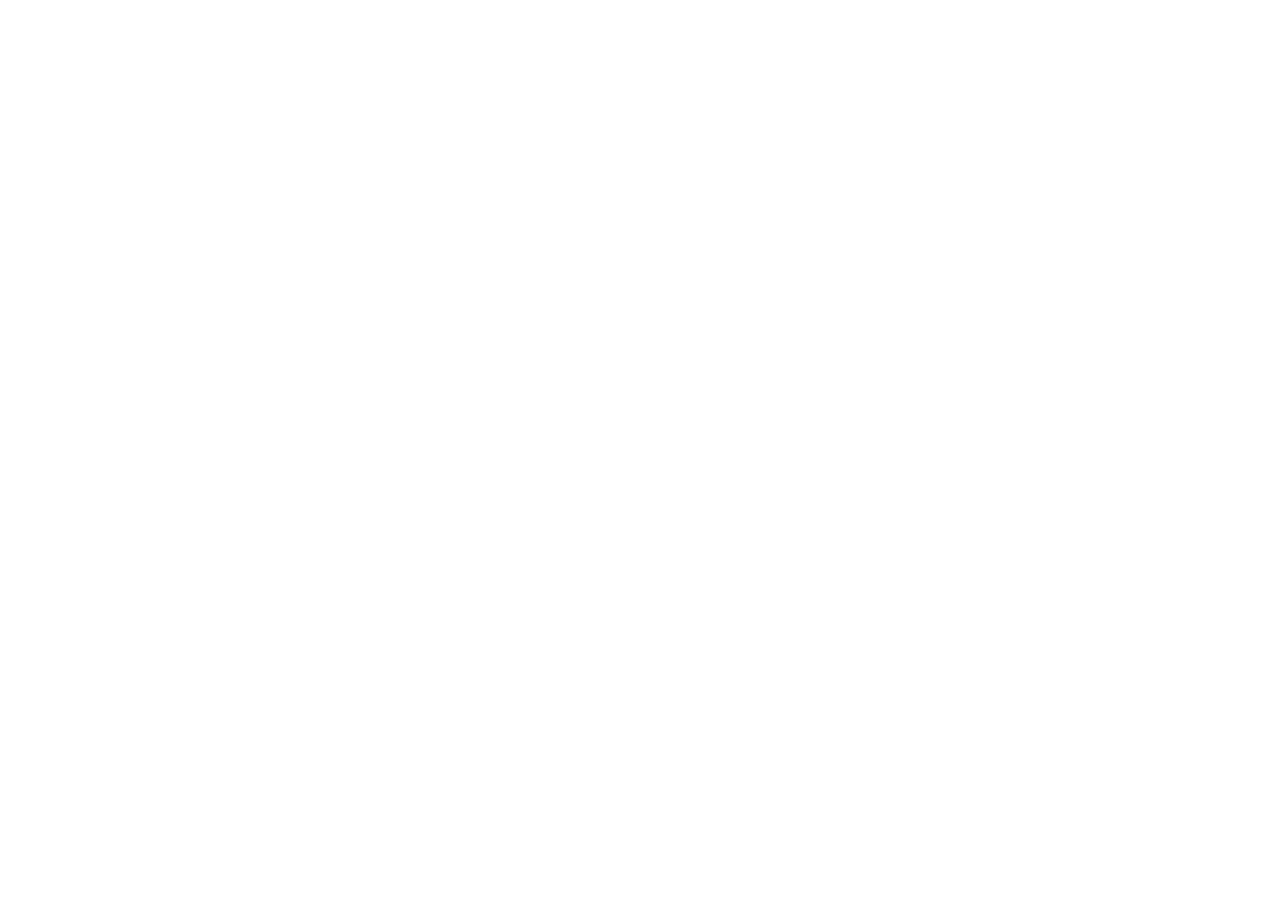
==== taxi/index.html @ d9434148 "feat: commit atv.taxi" ====
<!DOCTYPE html>
<html lang="en">
<head>
    <meta charset="UTF-8">
    <meta name="viewport" content="width=device-width, initial-scale=1.0">
    <title>Atividade Táxi</title>
    <link rel="stylesheet" href="css/reset.css">
    <link rel="stylesheet" href="css/style.css">
</head>
<body>
    
</body>
</html>
---- taxi/css/style.css ----
html {
  font-size: clamp(1rem, calc(0.5rem + 2vw), 1.625rem);
  h1 h2 h3 h4 h5 h6{
  font-family: "Valley Sans", sans-serif;
  }
  p a{
    font-family: "Oswald", sans-serif;
  }
}
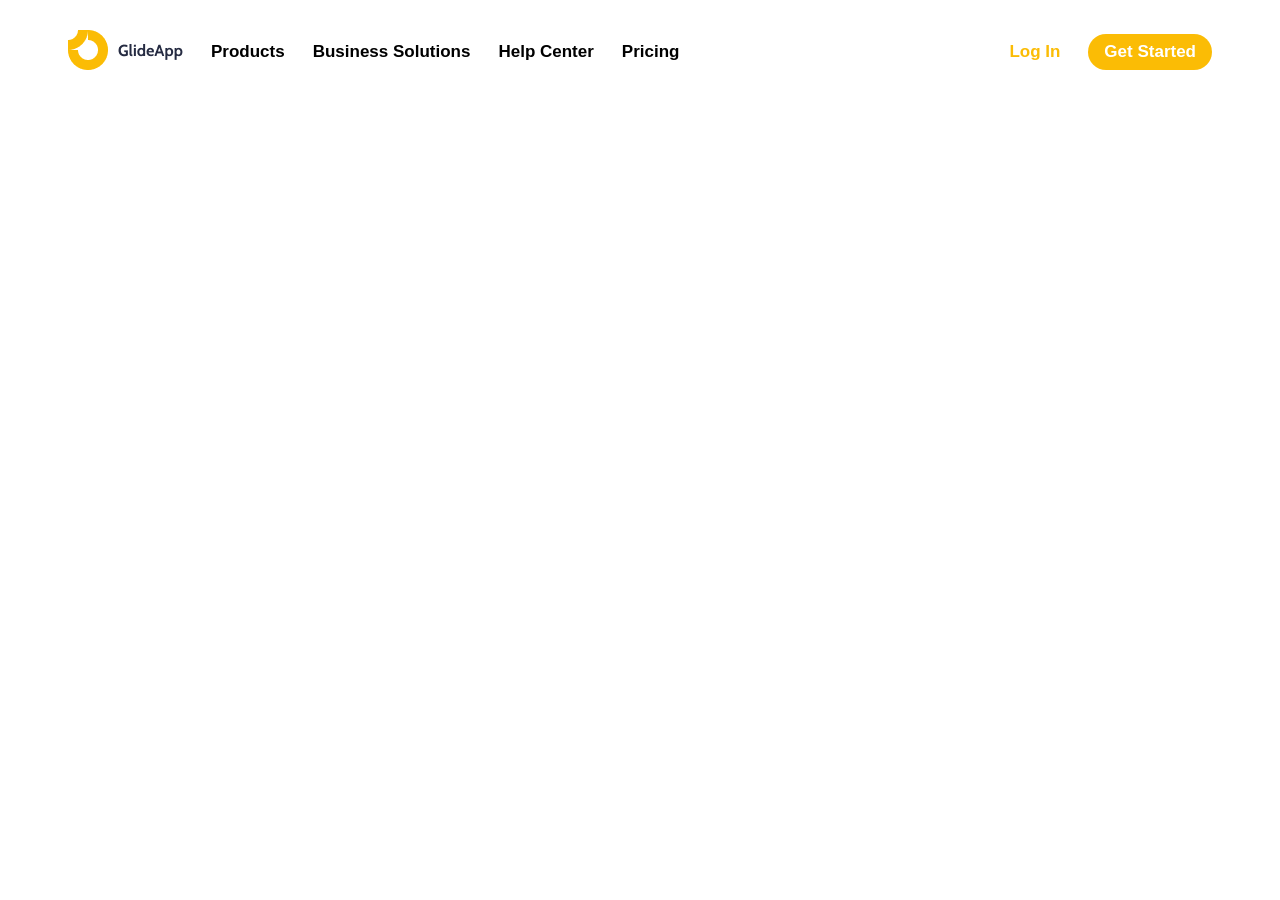
==== commit b37106f1: "feat: header taxi" ====
--- a/taxi/index.html
+++ b/taxi/index.html
@@ -1,5 +1,6 @@
 <!DOCTYPE html>
 <html lang="en">
+
 <head>
     <meta charset="UTF-8">
     <meta name="viewport" content="width=device-width, initial-scale=1.0">
@@ -7,7 +8,46 @@
     <link rel="stylesheet" href="css/reset.css">
     <link rel="stylesheet" href="css/style.css">
 </head>
+
 <body>
-    
+    <header>
+        <nav>
+            <ul>
+                <li>
+                    <h1>
+                        <a href="index.html">
+                            <img src="images/logo-glide-app.png" alt="logo">
+                        </a>
+                    </h1>
+                </li>
+                <li>
+                    <a href="#">Products</a>
+                </li>
+                <li>
+                    <a href="#">Business Solutions</a>
+                </li>
+                <li>
+                    <a href="#">Help Center</a>
+                </li>
+                <li>
+                    <a href="#">Pricing</a>
+                </li>
+            </ul>
+            <ul>
+                <li>
+                    <a href="#" class="log">Log In</a>
+                </li>
+                <li>
+                    <a href="#" class="botao">Get Started</a>
+                </li>
+            </ul>
+        </nav>
+    </header>
+    <main>
+        <section class="bnr">
+            
+        </section>
+    </main>
 </body>
+
 </html>
--- a/taxi/css/style.css
+++ b/taxi/css/style.css
@@ -1,9 +1,53 @@
 html {
-  font-size: clamp(1rem, calc(0.5rem + 2vw), 1.625rem);
+  font-size: clamp(1rem, calc(0.7rem + 1vw), 1.625rem);
   h1 h2 h3 h4 h5 h6{
   font-family: "Valley Sans", sans-serif;
   }
-  p a{
+  a {
+    font-family: "Oswald", sans-serif;
+  }
+  p {
     font-family: "Oswald", sans-serif;
   }
 }
+header{
+    text-align: center;
+    padding: 5vw ;
+}
+header ul li a.log{
+    color: #FBBC05;
+}
+header ul li a.botao{
+    background-color: #FBBC05;
+    color: white;
+    padding: 8px 16px 8px 16px;
+    display: inline-block;
+    border-radius: 5vw;
+
+}
+header nav ul li{
+ margin: 4px;
+ font-weight: 600;
+}
+
+
+
+
+/* ===== BOTSTRAP -==== */
+/* Extra small devices (phones, 600px and down) */
+@media only screen and (min-width: 600px) {
+	header nav{
+        display: flex;
+        justify-content: space-between;
+    }
+    header nav ul{
+        display: flex;
+        gap: 20px;
+        align-items: center;
+        font-size:17px;
+
+    }
+    header{
+        padding: 2vw 5vw 2vw 5vw;
+    }
+} 
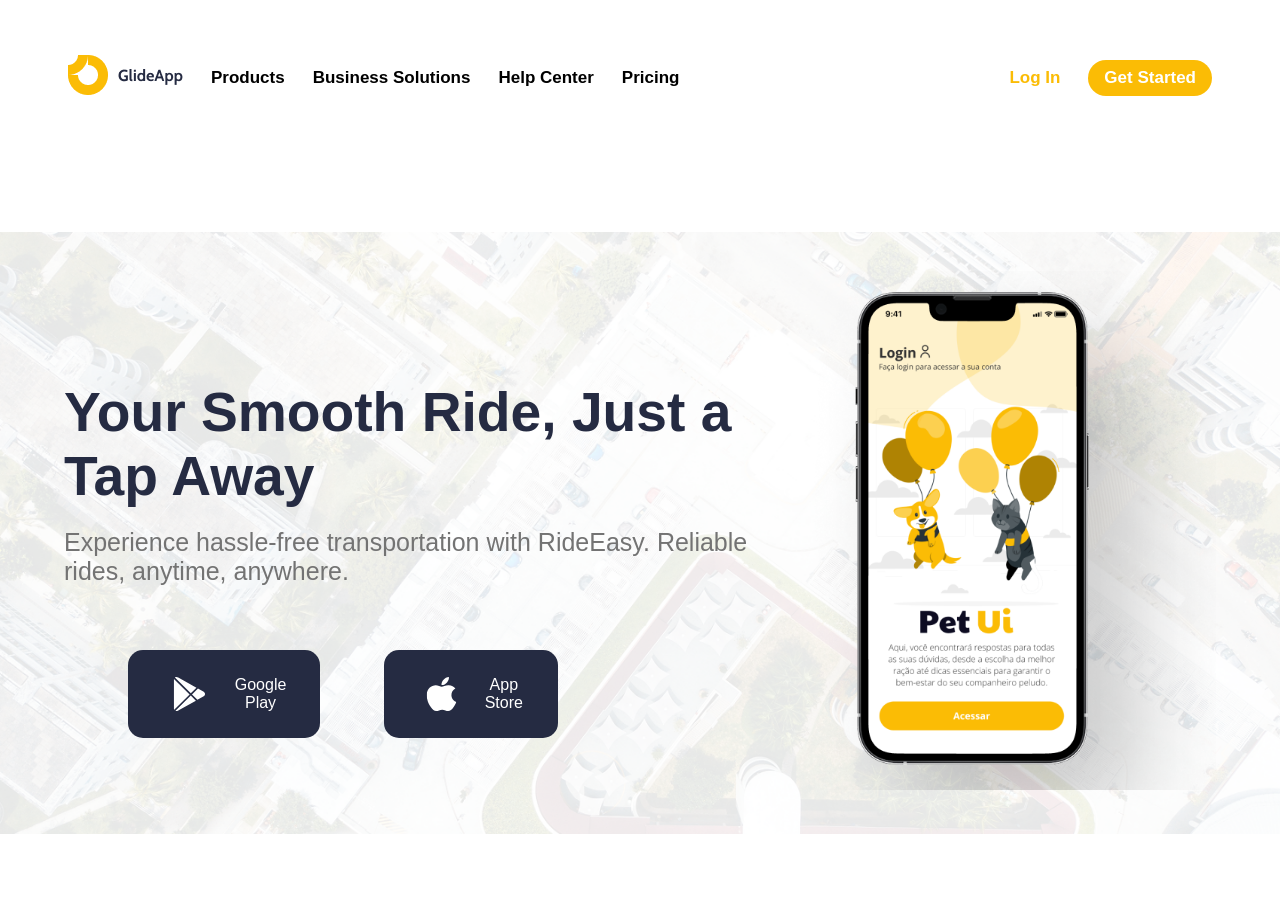
==== commit e57c2ee8: "feat: banner" ====
--- a/taxi/index.html
+++ b/taxi/index.html
@@ -45,7 +45,25 @@
     </header>
     <main>
         <section class="bnr">
-            
+            <div class="text">
+                <h2>Your Smooth Ride, Just a Tap Away</h2>
+                <p>Experience hassle-free transportation with RideEasy. Reliable rides, anytime, anywhere.</p>
+                <p class="btns">
+                    <a href="#" class="google">
+                        <img src="images/icon-button-google.svg" alt="google play">
+                        <span> Google Play </span>
+                       
+                    </a>
+                    <a href="#" class="apple">
+                        <img src="images/icon-apple-ios.svg" alt="apple app store">
+                        <span> App Store </span>
+                    </a>
+                </p>
+            </div>
+            <div class="img" >
+              <img src="images/iphone-pet-ui.png" alt="celular">
+            </div>
+         
         </section>
     </main>
 </body>
--- a/taxi/css/style.css
+++ b/taxi/css/style.css
@@ -1,23 +1,29 @@
 html {
-  font-size: clamp(1rem, calc(0.7rem + 1vw), 1.625rem);
-  h1 h2 h3 h4 h5 h6{
-  font-family: "Valley Sans", sans-serif;
-  }
-  a {
-    font-family: "Oswald", sans-serif;
-  }
-  p {
-    font-family: "Oswald", sans-serif;
-  }
+    font-size: clamp(1rem, calc(0.7rem + 1vw), 4rem);
+
+    h1 h2 h3 h4 h5 h6 {
+        font-family: "Valley Sans", sans-serif;
+    }
+
+    a {
+        font-family: "Oswald", sans-serif;
+    }
+
+    p {
+        font-family: "Oswald", sans-serif;
+    }
 }
-header{
+
+header {
     text-align: center;
-    padding: 5vw ;
+    padding: 5vw;
 }
-header ul li a.log{
+
+header ul li a.log {
     color: #FBBC05;
 }
-header ul li a.botao{
+
+header ul li a.botao {
     background-color: #FBBC05;
     color: white;
     padding: 8px 16px 8px 16px;
@@ -25,29 +31,109 @@
     border-radius: 5vw;
 
 }
-header nav ul li{
- margin: 4px;
- font-weight: 600;
+
+header nav ul li {
+    margin: 4px;
+    font-weight: 600;
+    padding: 2vw 0 2vw 0;
 }
 
+section.bnr {
+    background: url(../images/background-banner.png) no-repeat;
+    background-size: 100% 100%;
+    padding: 3vw 5vw 3vw 5vw;
+    margin-top: 6vw;
+}
 
+section.bnr div.img {
+    display: none;
+}
 
+section.bnr h2 {
+    font-size: 2.8rem;
+    font-family: 'Franklin Gothic Medium', 'Arial Narrow', Arial, sans-serif;
+    text-align: center;
+    font-weight: 600;
+    color: #252B42;
+    margin-top: 4vw;
+}
+
+section.bnr p {
+    font-size: 18px;
+    color: #737373;
+    text-align: center;
+    margin-top: 20px;
+}
+
+section.bnr p a {
+    background-color: #252B42;
+    display: flex;
+    color: white;
+    align-items: center;
+    padding: 3vw 6vw 3vw 6vw;
+    font-size: 16px;
+    border-radius: 15px;
+    gap: 3vw;
+    justify-content: space-between;
+    margin: 0 5vw 0 0;
+}
+
+section.bnr p.btns {
+    display: flex;
+    margin-top: 20px;
+    margin: 5vw 5vw 0 5vw;
+}
+
+section.bnr p.btns img {
+    height: 50%;
+}
 
 /* ===== BOTSTRAP -==== */
 /* Extra small devices (phones, 600px and down) */
 @media only screen and (min-width: 600px) {
-	header nav{
+    header nav {
         display: flex;
         justify-content: space-between;
     }
-    header nav ul{
+
+    header nav ul {
         display: flex;
         gap: 20px;
         align-items: center;
-        font-size:17px;
+        font-size: 17px;
 
     }
-    header{
+
+    header {
         padding: 2vw 5vw 2vw 5vw;
     }
-} +
+    section.bnr {
+        display: flex;
+        justify-content: space-between;
+        align-items: center;
+    }
+
+    section.bnr div.img {
+        display: block;
+    }
+
+    section.bnr h2 {
+        font-size: 2.3rem;
+        text-align: left;
+    }
+
+    section.bnr p.btns a{
+        padding: 10px 30px 10px 30px;
+        text-align: center;
+        gap:10px;
+    }
+
+    section.bnr p {
+        font-size: 25px;
+        text-align: left;
+    }
+    section.bnr p.btns img {
+        width: 70%;
+    }
+}
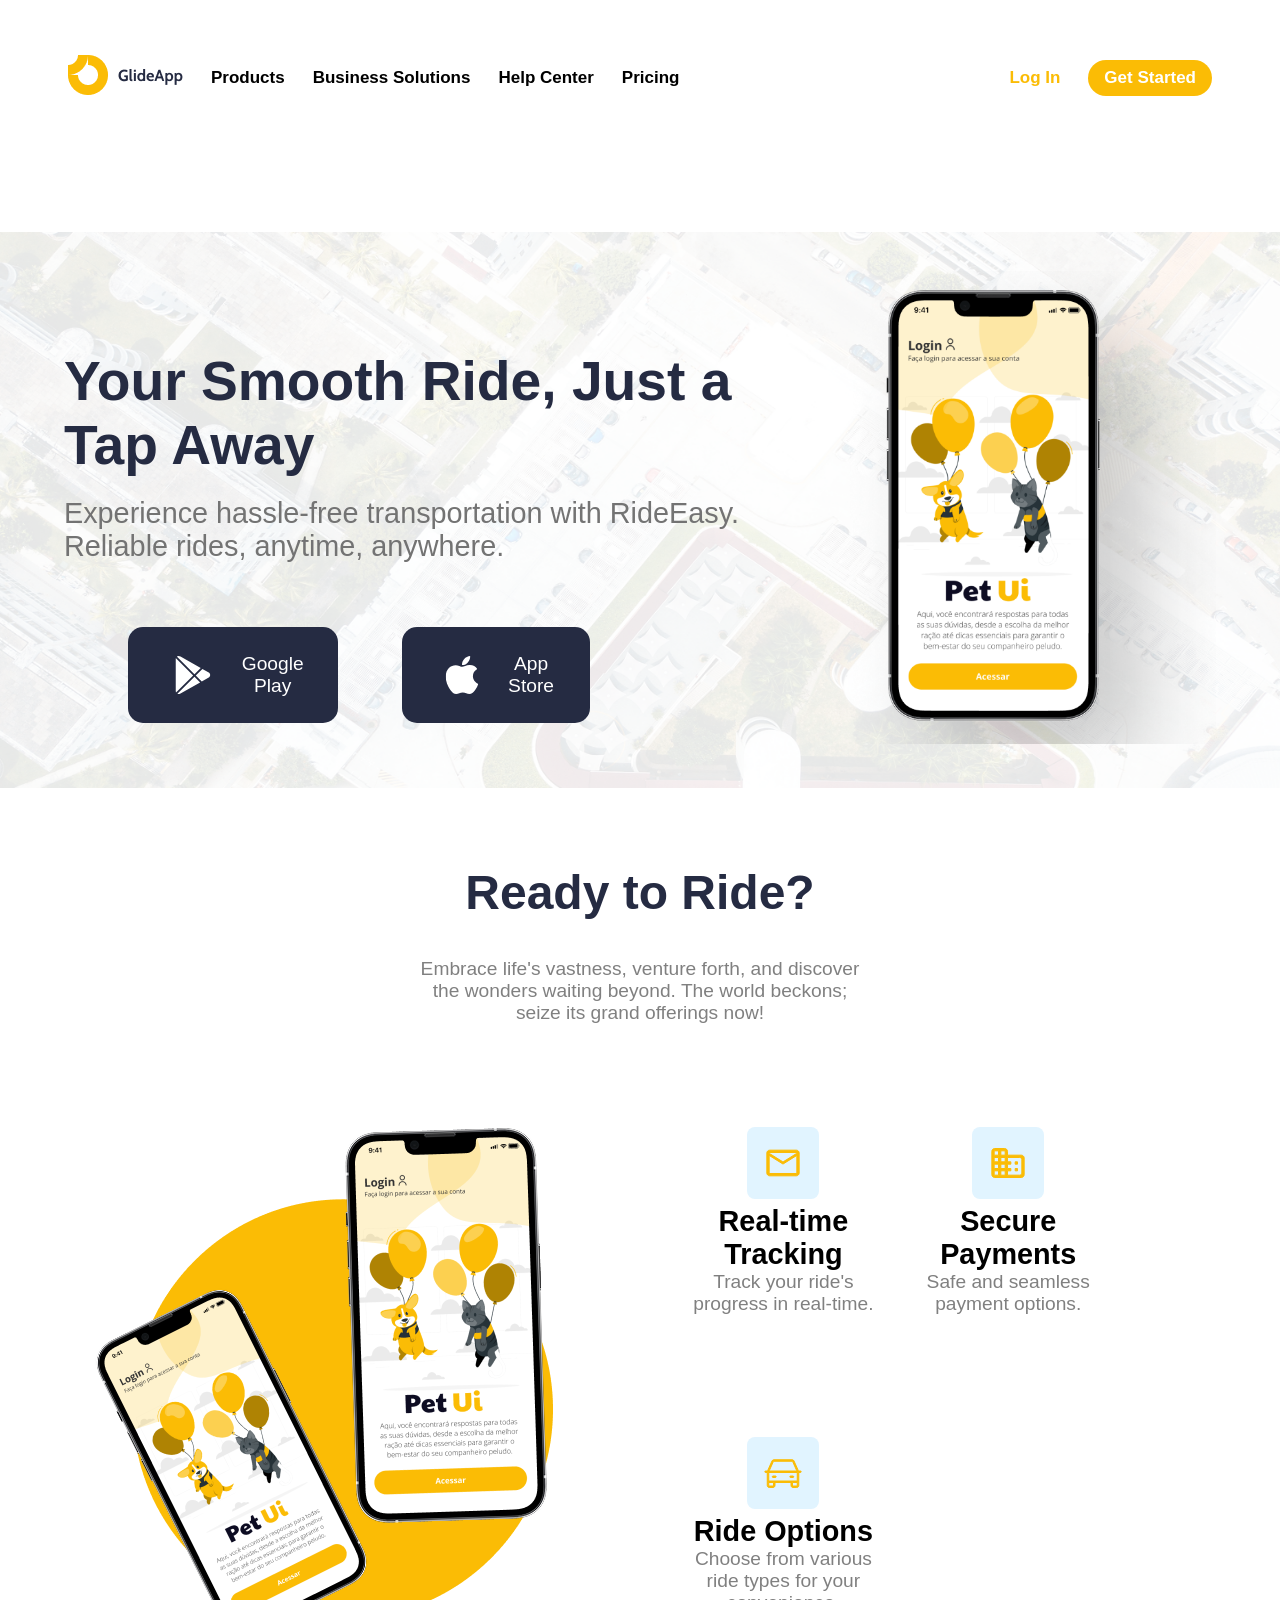
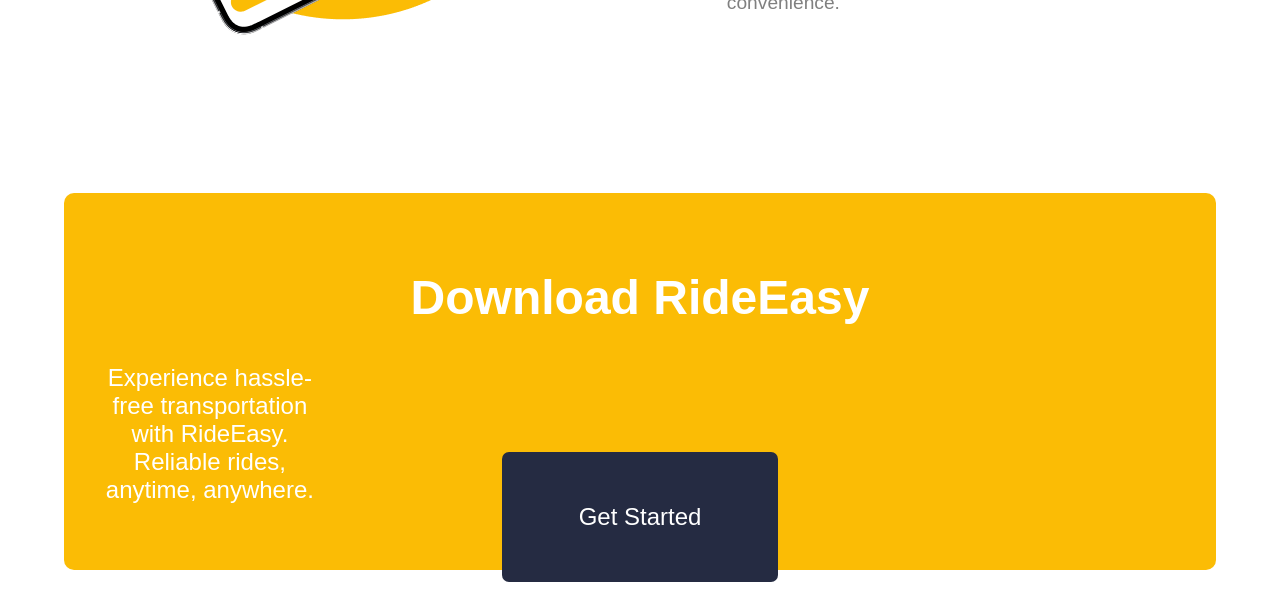
==== commit 97c6cac5: "feat: sections" ====
--- a/taxi/index.html
+++ b/taxi/index.html
@@ -52,7 +52,7 @@
                     <a href="#" class="google">
                         <img src="images/icon-button-google.svg" alt="google play">
                         <span> Google Play </span>
-                       
+
                     </a>
                     <a href="#" class="apple">
                         <img src="images/icon-apple-ios.svg" alt="apple app store">
@@ -60,10 +60,43 @@
                     </a>
                 </p>
             </div>
-            <div class="img" >
-              <img src="images/iphone-pet-ui.png" alt="celular">
+            <div class="img">
+                <img src="images/iphone-pet-ui.png" alt="celular">
             </div>
-         
+        </section>
+        <section class="ready">
+            <h2>Ready to Ride?</h2>
+            <p>Embrace life's vastness, venture forth, and discover the wonders waiting beyond. The world beckons; seize
+                its grand offerings now!</p>
+            <div>
+                <div class="img">
+                    <img src="images/smartphones-pet-uis.png" alt="smartphones">
+                </div>
+                <div class="lista">
+                    <ul>
+                        <li>
+                            <img src="images/icon-back-blue-letter.svg" alt="img-carta">
+                            <h3>Real-time Tracking</h3>
+                            <p>Track your ride's progress in real-time.</p>
+                        </li>
+                        <li>
+                            <img src="images/icon-back-blue-building.svg" alt="img-edificio">
+                            <h3>Secure Payments</h3>
+                            <p>Safe and seamless payment options.</p>
+                        </li>
+                        <li>
+                            <img src="images/icon-back-blue-car.svg" alt="img-carro">
+                            <h3>Ride Options</h3>
+                            <p>Choose from various ride types for your convenience.</p>
+                        </li>
+                    </ul>
+                </div>
+            </div>
+        </section>
+        <section class="download">
+            <h2> Download RideEasy</h2>
+            <p>Experience hassle-free transportation with RideEasy. Reliable rides, anytime, anywhere.</p>
+            <a href="#">Get Started</a>
         </section>
     </main>
 </body>
--- a/taxi/css/style.css
+++ b/taxi/css/style.css
@@ -40,7 +40,9 @@
 
 section.bnr {
     background: url(../images/background-banner.png) no-repeat;
+    /* nao repetir a imagem de fundo*/
     background-size: 100% 100%;
+    /* preencher todo o espaço */
     padding: 3vw 5vw 3vw 5vw;
     margin-top: 6vw;
 }
@@ -59,7 +61,7 @@
 }
 
 section.bnr p {
-    font-size: 18px;
+    font-size: 0.9rem;
     color: #737373;
     text-align: center;
     margin-top: 20px;
@@ -71,7 +73,7 @@
     color: white;
     align-items: center;
     padding: 3vw 6vw 3vw 6vw;
-    font-size: 16px;
+    font-size: 0.8rem;
     border-radius: 15px;
     gap: 3vw;
     justify-content: space-between;
@@ -88,6 +90,61 @@
     height: 50%;
 }
 
+.ready {
+    text-align: center;
+    margin: 6vw 5vw 6vw 5vw;
+}
+
+.ready div.img {
+    display: none;
+    /* ocutar a imagem*/
+}
+
+section.ready h2 {
+    font-family: 'Franklin Gothic Medium', 'Arial Narrow', Arial, sans-serif;
+    font-size: 2rem;
+    text-align: center;
+    font-weight: 550;
+    margin: 0 0 3vw 0;
+    color: #252B42;
+
+}
+
+.ready p {
+    color: gray;
+    font-size: 0.8rem;
+    margin: 0 0 8vw 0;
+}
+
+.ready div.lista ul li h3 {
+    font-family: 'Franklin Gothic Medium', 'Arial Narrow', Arial, sans-serif;
+    font-size: 1.2rem;
+    font-weight: 550;
+}
+
+.download {
+    text-align: center;
+    background-color: #FBBC05;
+    padding: 20vw 15vw 20vw 15vw;
+    border-radius: 10px;
+    color: white;
+    margin: 3vw 5vw 3vw 5vw;
+}
+
+.download h2 {
+    font-family: 'Franklin Gothic Medium', 'Arial Narrow', Arial, sans-serif;
+    font-size: 2rem;
+    font-weight: 550;
+    margin: 3vw 0 3vw 0;
+}
+.download a{
+    background-color: #252B42;
+    border-radius: 7px;
+    padding: 4vw 6vw 4vw 6vw;
+    color: white;
+    margin-top: 6vw;
+}
+
 /* ===== BOTSTRAP -==== */
 /* Extra small devices (phones, 600px and down) */
 @media only screen and (min-width: 600px) {
@@ -116,6 +173,7 @@
 
     section.bnr div.img {
         display: block;
+        /* fazer a imagem reaparecer*/
     }
 
     section.bnr h2 {
@@ -123,17 +181,55 @@
         text-align: left;
     }
 
-    section.bnr p.btns a{
+    section.bnr p.btns a {
         padding: 10px 30px 10px 30px;
         text-align: center;
-        gap:10px;
+        gap: 10px;
     }
 
     section.bnr p {
-        font-size: 25px;
+        font-size: 1.2rem;
         text-align: left;
     }
+
     section.bnr p.btns img {
         width: 70%;
     }
+
+    .ready>p {
+        padding: 0 30% 0 30%;
+        /* > = filho direto , para cair a linha*/
+    }
+
+    .ready div.img {
+        display: block;
+    }
+
+    .ready>div {
+        display: flex;
+        justify-content: center;
+        gap: 10vw;
+    }
+
+    .ready div.lista ul {
+        display: flex;
+        flex-wrap: wrap;
+        /* qunado acabar o espaço disponivel a linha vai cair*/
+        gap: 20px;
+        width: 40vw;
+
+
+    }
+
+    .ready div.lista ul li {
+        width: 40%;
+        /* para nao ocupar todo o espaço disponivel*/
+    }
+    .download {
+        padding: 3vw 3vw 3vw 3vw;
+        
+    }
+    .download p{
+        width: 20%;
+    }
 }
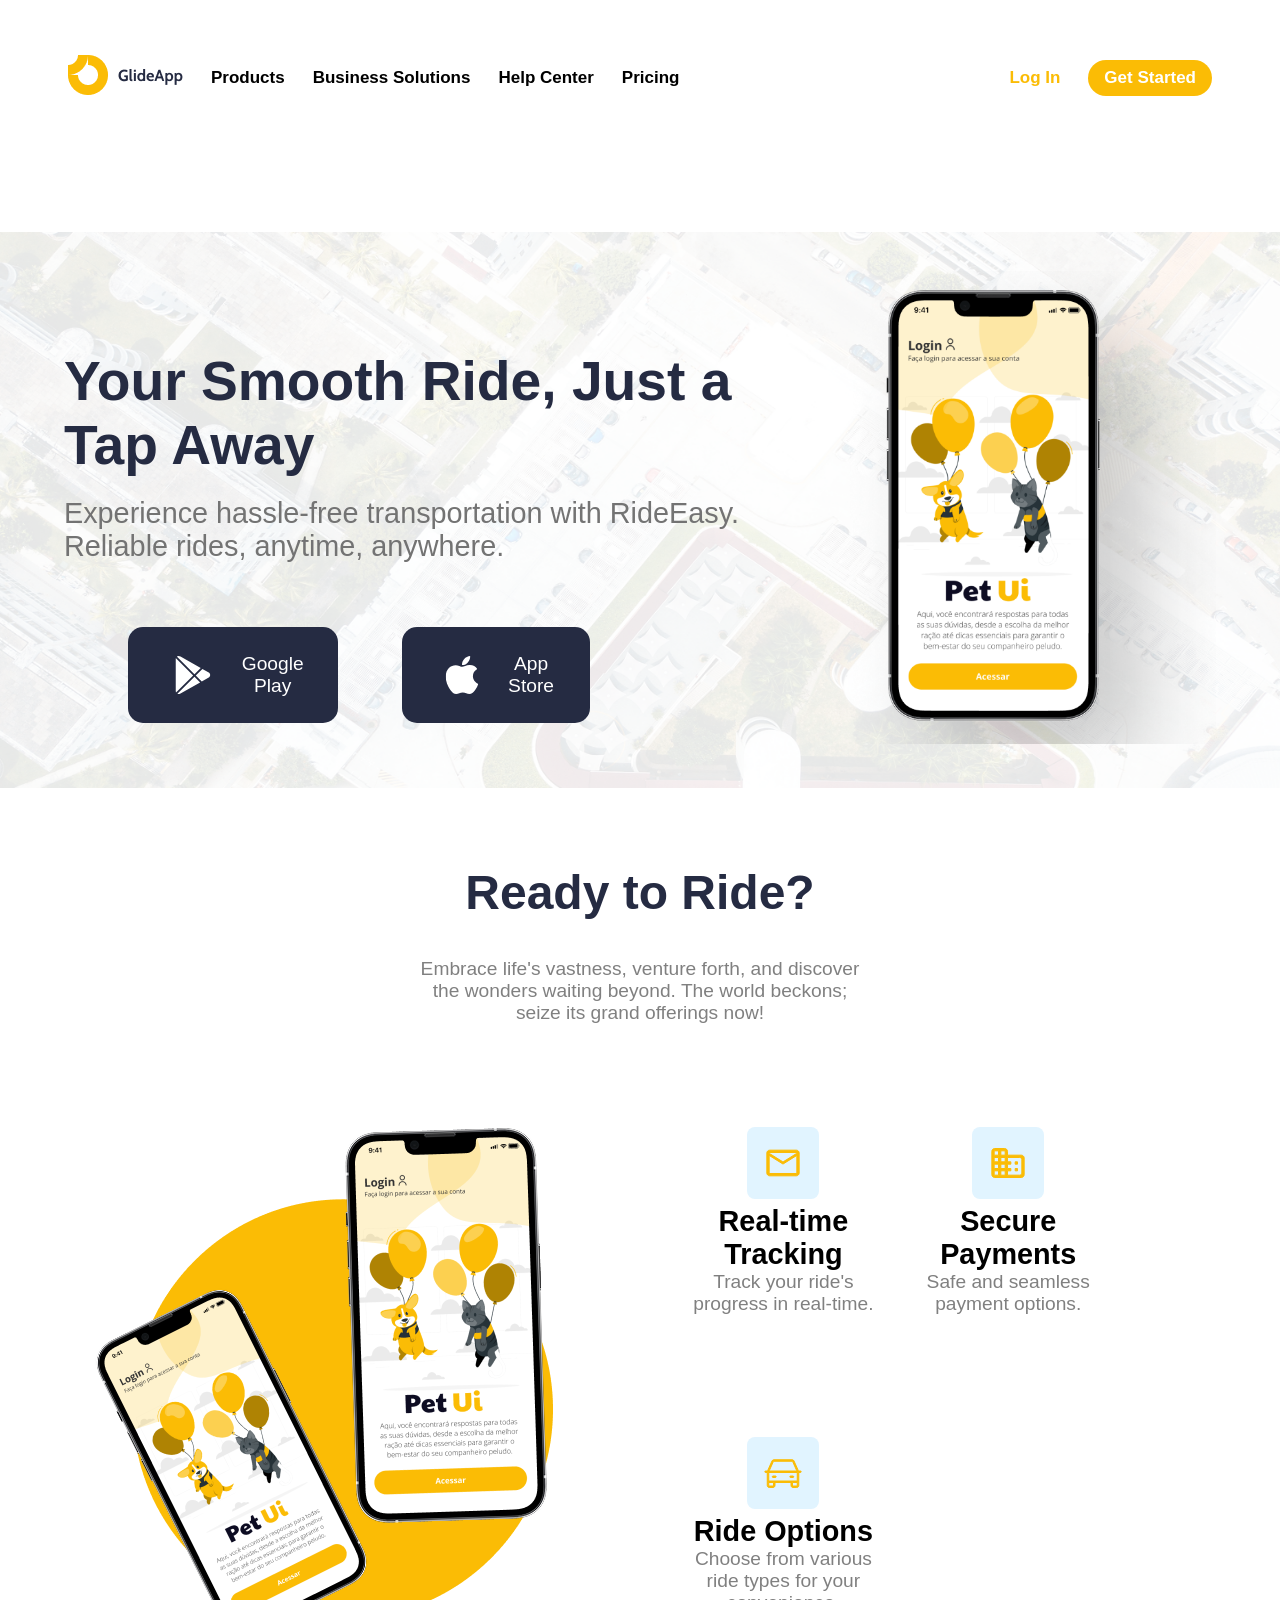
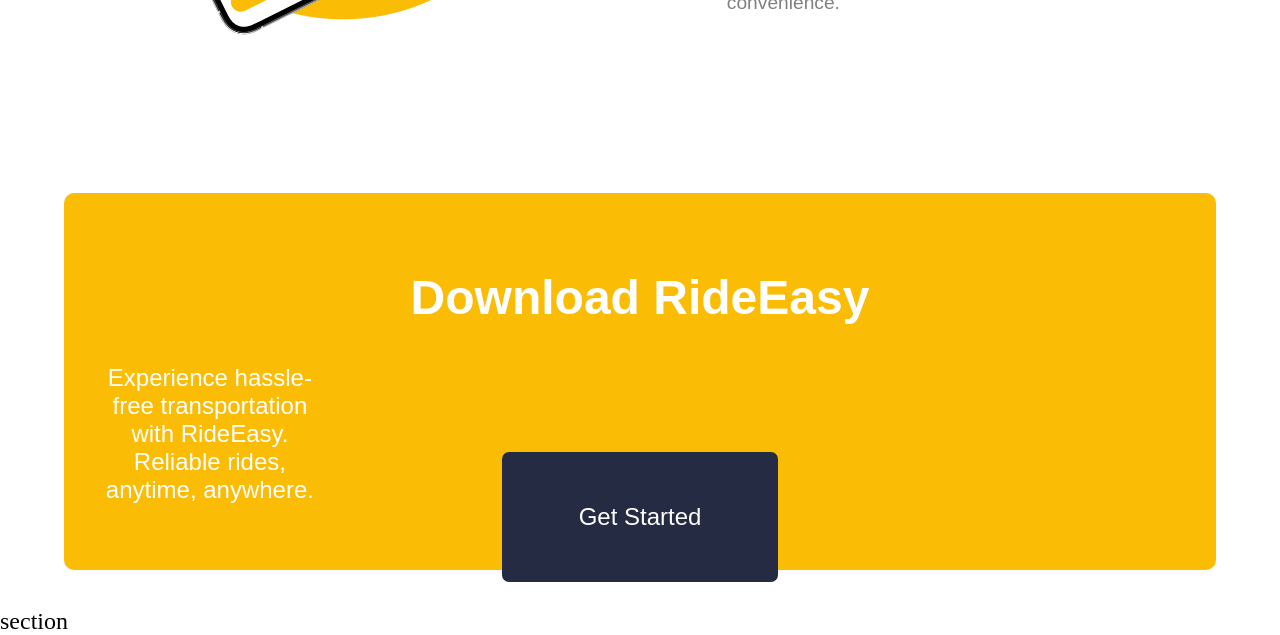
==== commit 110647ef: "feat: sections criadas" ====
--- a/taxi/index.html
+++ b/taxi/index.html
@@ -98,6 +98,7 @@
             <p>Experience hassle-free transportation with RideEasy. Reliable rides, anytime, anywhere.</p>
             <a href="#">Get Started</a>
         </section>
+        section
     </main>
 </body>
 
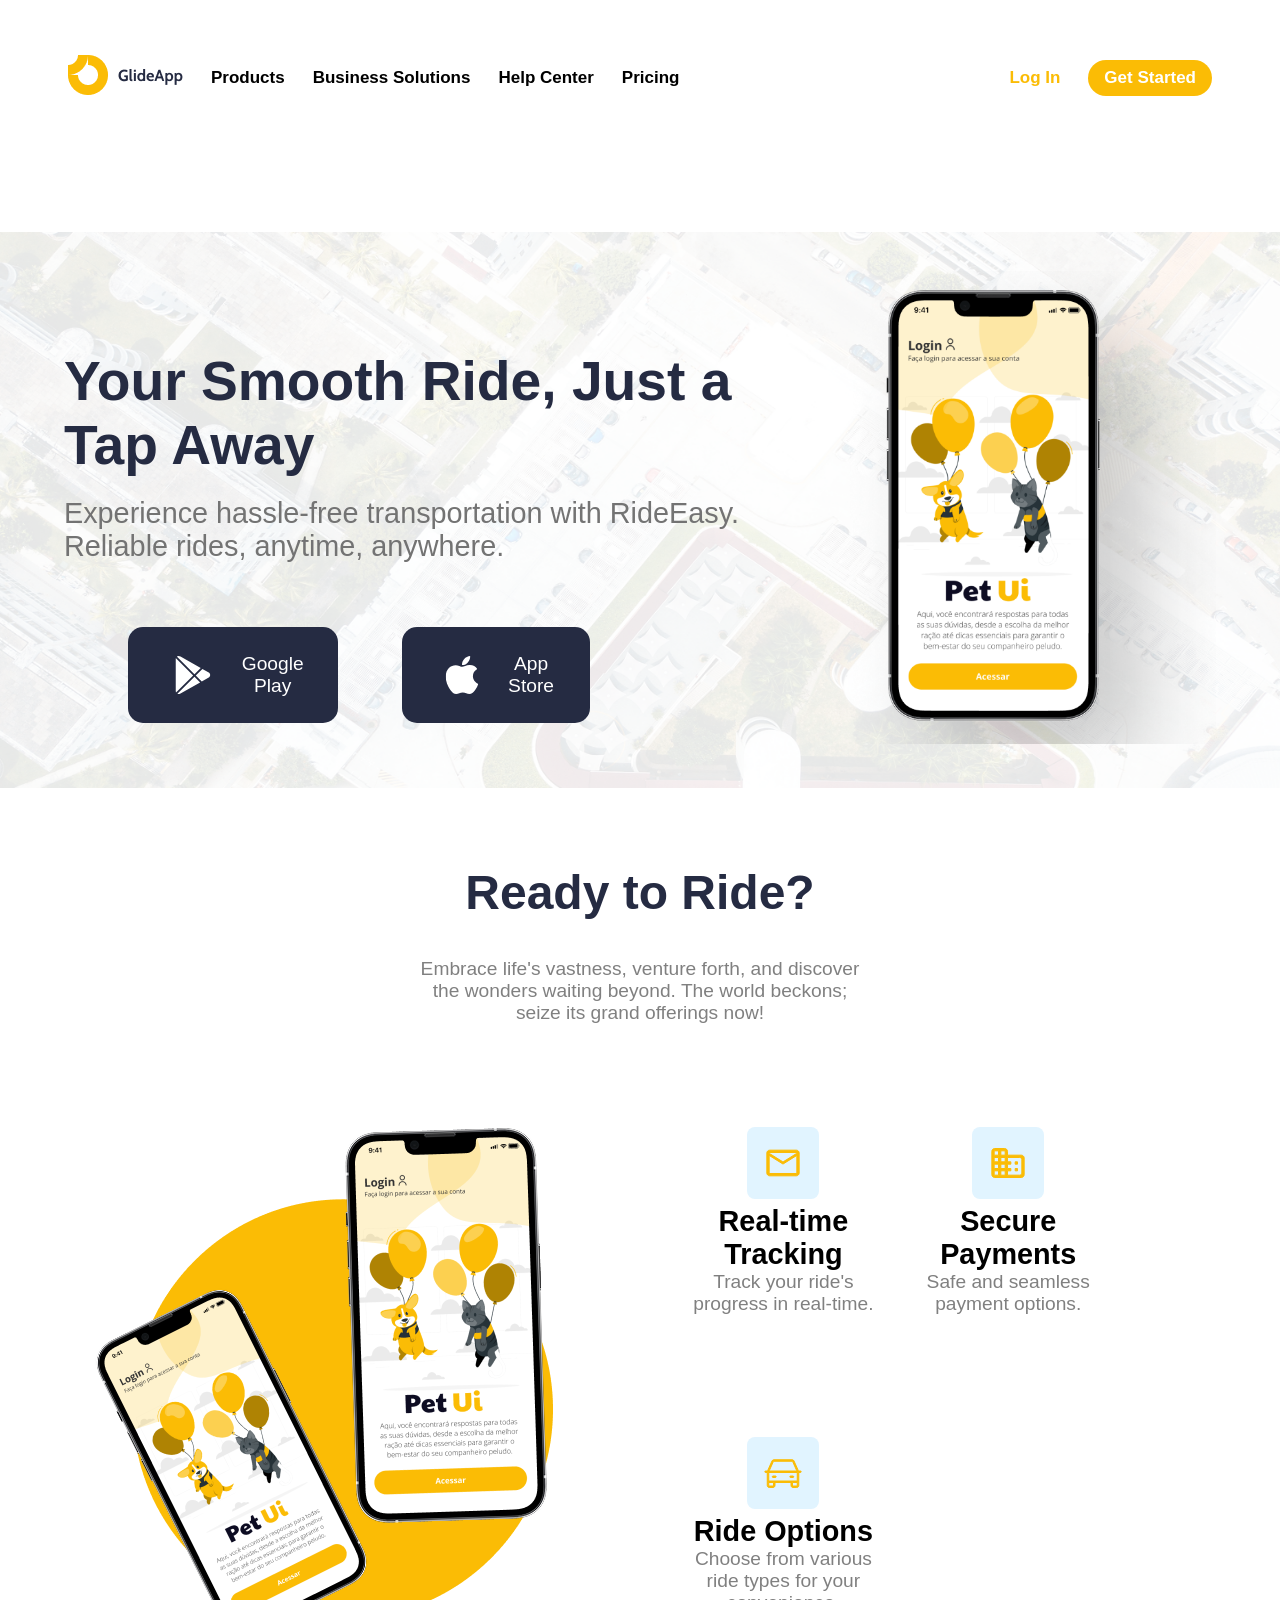
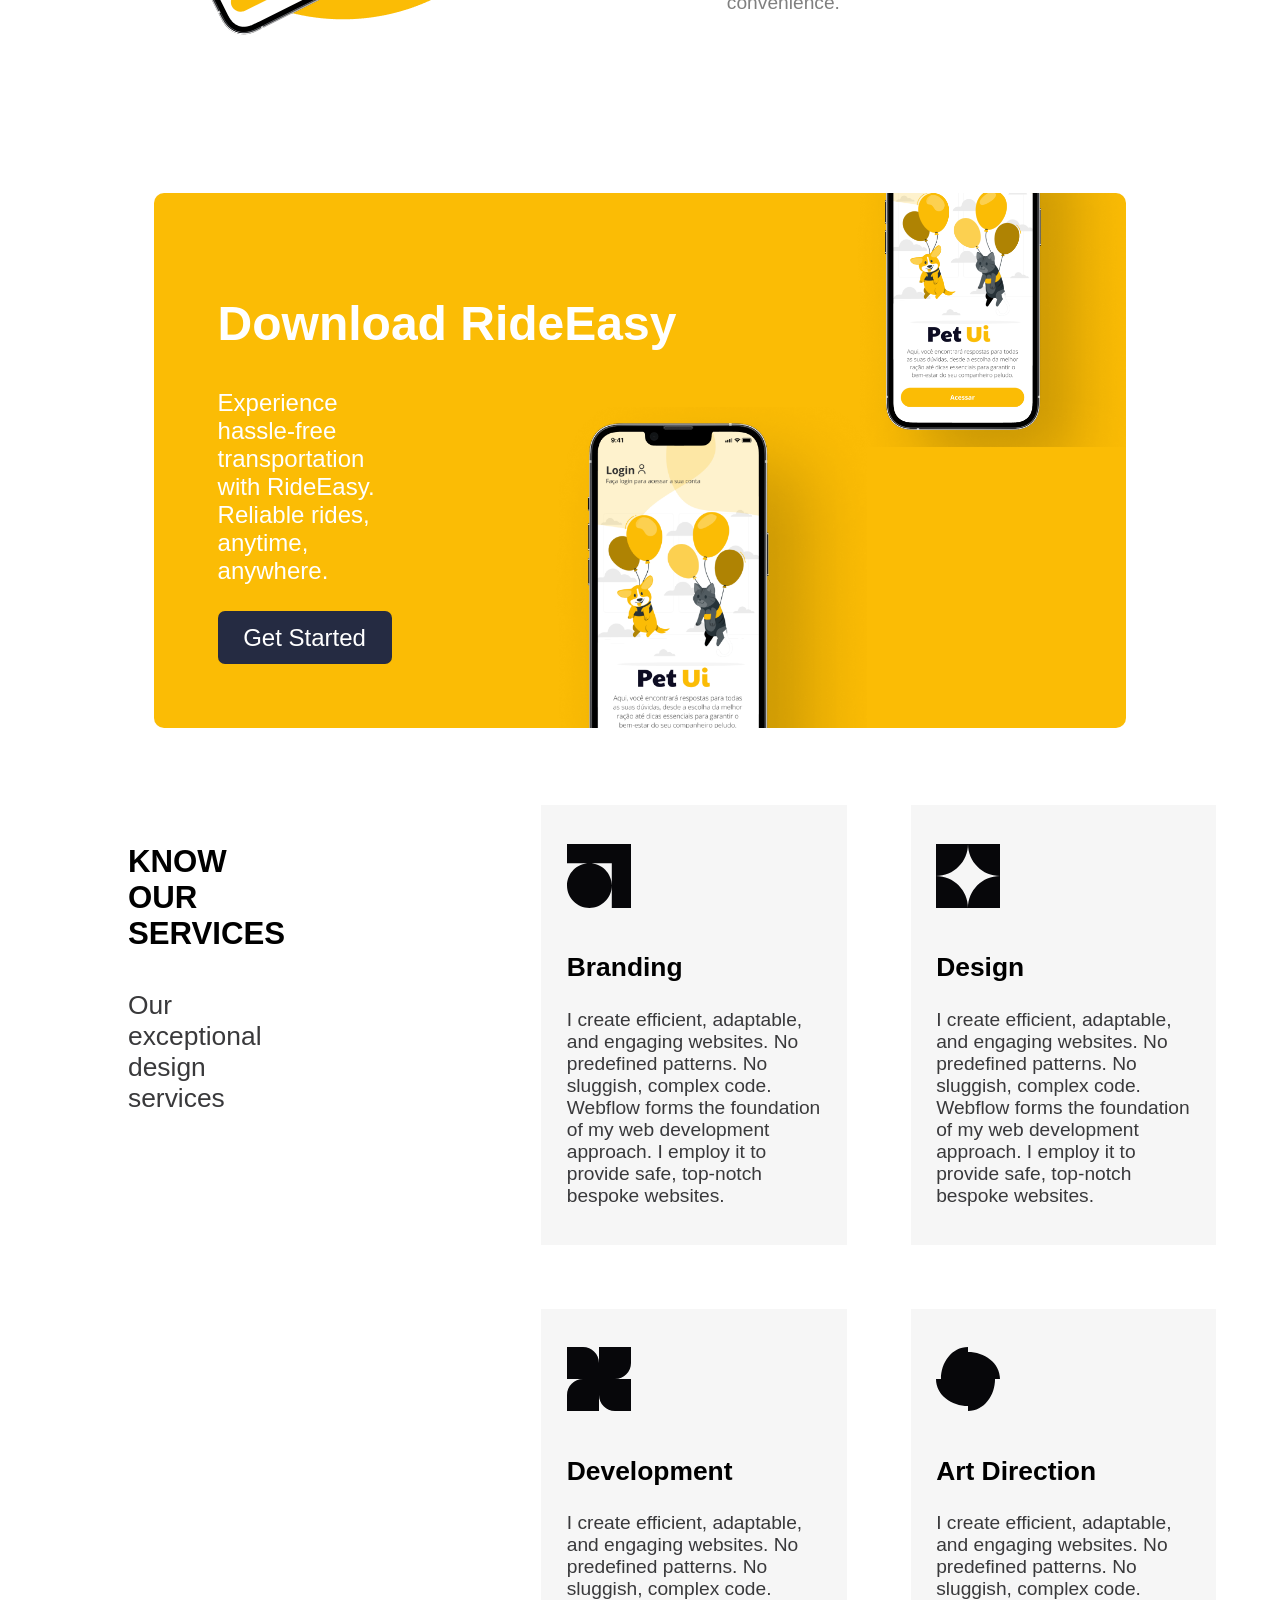
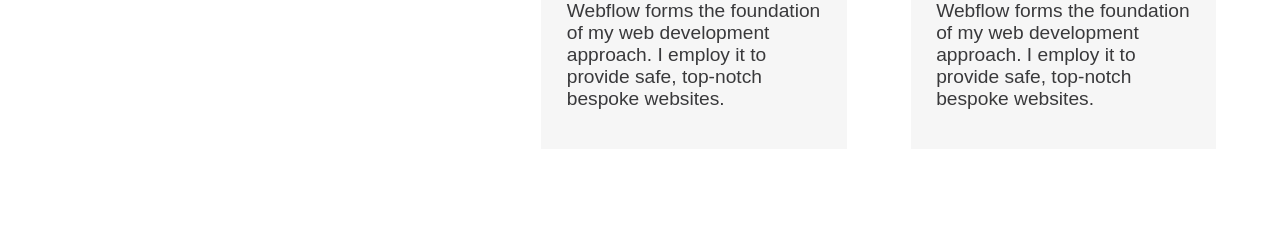
==== commit 11eccadf: "feat: termino das sections download e services" ====
--- a/taxi/index.html
+++ b/taxi/index.html
@@ -98,7 +98,37 @@
             <p>Experience hassle-free transportation with RideEasy. Reliable rides, anytime, anywhere.</p>
             <a href="#">Get Started</a>
         </section>
-        section
+        <section class="services">
+            <div class="left">
+                <h2> KNOW OUR
+                    SERVICES</h2>
+                <p>Our exceptional design services</p>
+            </div>
+            <div class="right">
+              <ul>
+                <li>
+                    <img src="images/icon-brading.svg" alt="branding">
+                    <h3>Branding</h3>
+                    <p> I create efficient, adaptable, and engaging websites. No predefined patterns. No sluggish, complex code. Webflow forms the foundation of my web development approach. I employ it to provide safe, top-notch bespoke websites.</p>
+                </li>
+                <li>
+                    <img src="images/icon-design.svg" alt="design">
+                    <h3>Design</h3>
+                    <p> I create efficient, adaptable, and engaging websites. No predefined patterns. No sluggish, complex code. Webflow forms the foundation of my web development approach. I employ it to provide safe, top-notch bespoke websites.</p>  
+                </li>
+                <li>
+                    <img src="images/icon-development.svg" alt="development">
+                    <h3>Development</h3>
+                    <p> I create efficient, adaptable, and engaging websites. No predefined patterns. No sluggish, complex code. Webflow forms the foundation of my web development approach. I employ it to provide safe, top-notch bespoke websites.</p>
+                </li>
+                <li>
+                    <img src="images/icon-art.svg" alt="art">
+                    <h3>Art Direction</h3>
+                    <p> I create efficient, adaptable, and engaging websites. No predefined patterns. No sluggish, complex code. Webflow forms the foundation of my web development approach. I employ it to provide safe, top-notch bespoke websites.</p>
+                </li>
+              </ul>
+            </div>
+        </section>
     </main>
 </body>
 
--- a/taxi/css/style.css
+++ b/taxi/css/style.css
@@ -137,7 +137,8 @@
     font-weight: 550;
     margin: 3vw 0 3vw 0;
 }
-.download a{
+
+.download a {
     background-color: #252B42;
     border-radius: 7px;
     padding: 4vw 6vw 4vw 6vw;
@@ -145,6 +146,43 @@
     margin-top: 6vw;
 }
 
+/*=== SECTION.SERVICES ===*/
+section.services {
+    text-align: center;
+    margin: 6vw 5vw 6vw 5vw;
+}
+.services h2 {
+    font-family: 'Franklin Gothic Medium', 'Arial Narrow', Arial, sans-serif;
+    font-size: 2rem;
+    font-weight: 550;
+    margin: 15vw 0 3vw 0;
+}
+.services p {
+    color:#39393B;
+    font-size: 1.1rem;
+    margin: 0 0 15vw 0;
+}
+.services ul li {
+    background-color:#F6F6F6;
+    padding: 5vw 5vw 5vw 5vw;
+    margin: 3vw 5vw 10vw 5vw;
+    text-align: left;
+}
+.services ul li img {
+   margin-left: 5vw;
+
+}
+.services  ul li h3 {
+    font-family: 'Franklin Gothic Medium', 'Arial Narrow', Arial, sans-serif;
+    font-size: 1.6rem;
+    font-weight: 550;
+    margin: 14vw 5vw 3vw 5vw;
+}
+.services ul li p {
+    color:#39393B;
+    font-size: 1.1rem;
+    margin: 5vw 5vw 5vw 5vw;
+}
 /* ===== BOTSTRAP -==== */
 /* Extra small devices (phones, 600px and down) */
 @media only screen and (min-width: 600px) {
@@ -173,7 +211,10 @@
 
     section.bnr div.img {
         display: block;
-        /* fazer a imagem reaparecer*/
+        /* fazer a imag.services ul li{
+        width: 100%;
+        margin: 0;
+    }em reaparecer*/
     }
 
     section.bnr h2 {
@@ -225,11 +266,63 @@
         width: 40%;
         /* para nao ocupar todo o espaço disponivel*/
     }
+
     .download {
-        padding: 3vw 3vw 3vw 3vw;
-        
-    }
-    .download p{
+        padding: 5vw 5vw 5vw 5vw;
+        text-align: left;
+        margin: 6vw 12vw 6vw 12vw;
+        background: url(../images/iphone-pet-ui.png) no-repeat, url(../images/iphone-pet-ui.png) no-repeat, linear-gradient(#FBBC05, #FBBC05);
+        background-size: auto 75%, auto 65%;
+        background-position:left 60% top 160%, left 100% top -50%;
+
+        /* para colocar duas imagens de fundo, os valores negativos colacam para cima e os negativos colocam para baixo */
+    }
+
+    .download p {
         width: 20%;
     }
+
+    .download a {
+        padding: 1vw 2vw 1vw 2vw;
+        display: inline-block;
+        margin-top: 2vw;
+    }
+    .services{
+        margin: 6vw 5vw 6vw 5vw;
+        justify-content: space-between;
+        display: flex;
+        gap: 20vw;
+    }
+    .services h2{
+        text-align: left;
+        margin-top: 3vw;
+        margin-left: 5vw;
+        font-size: 1.3rem;
+    }
+    .services p{
+        text-align: left;
+        margin-left: 5vw;
+    }
+    .services ul{
+        display: grid;
+        grid-template-columns: 1fr 1fr;
+        gap: 5vw;
+    }
+    .services ul li{
+       padding: 0;
+       margin: 0;
+       
+    }
+    .services ul li img{
+        margin: 3vw 2vw 3vw 2vw;
+    }
+    .services ul li h3{
+        margin: 0 2vw 2vw 2vw;
+        font-size: 1.1rem;
+    }
+    .services ul li p{
+        margin: 0 2vw 3vw 2vw;
+        font-size: 0.8rem;
+    }
+    
 }
